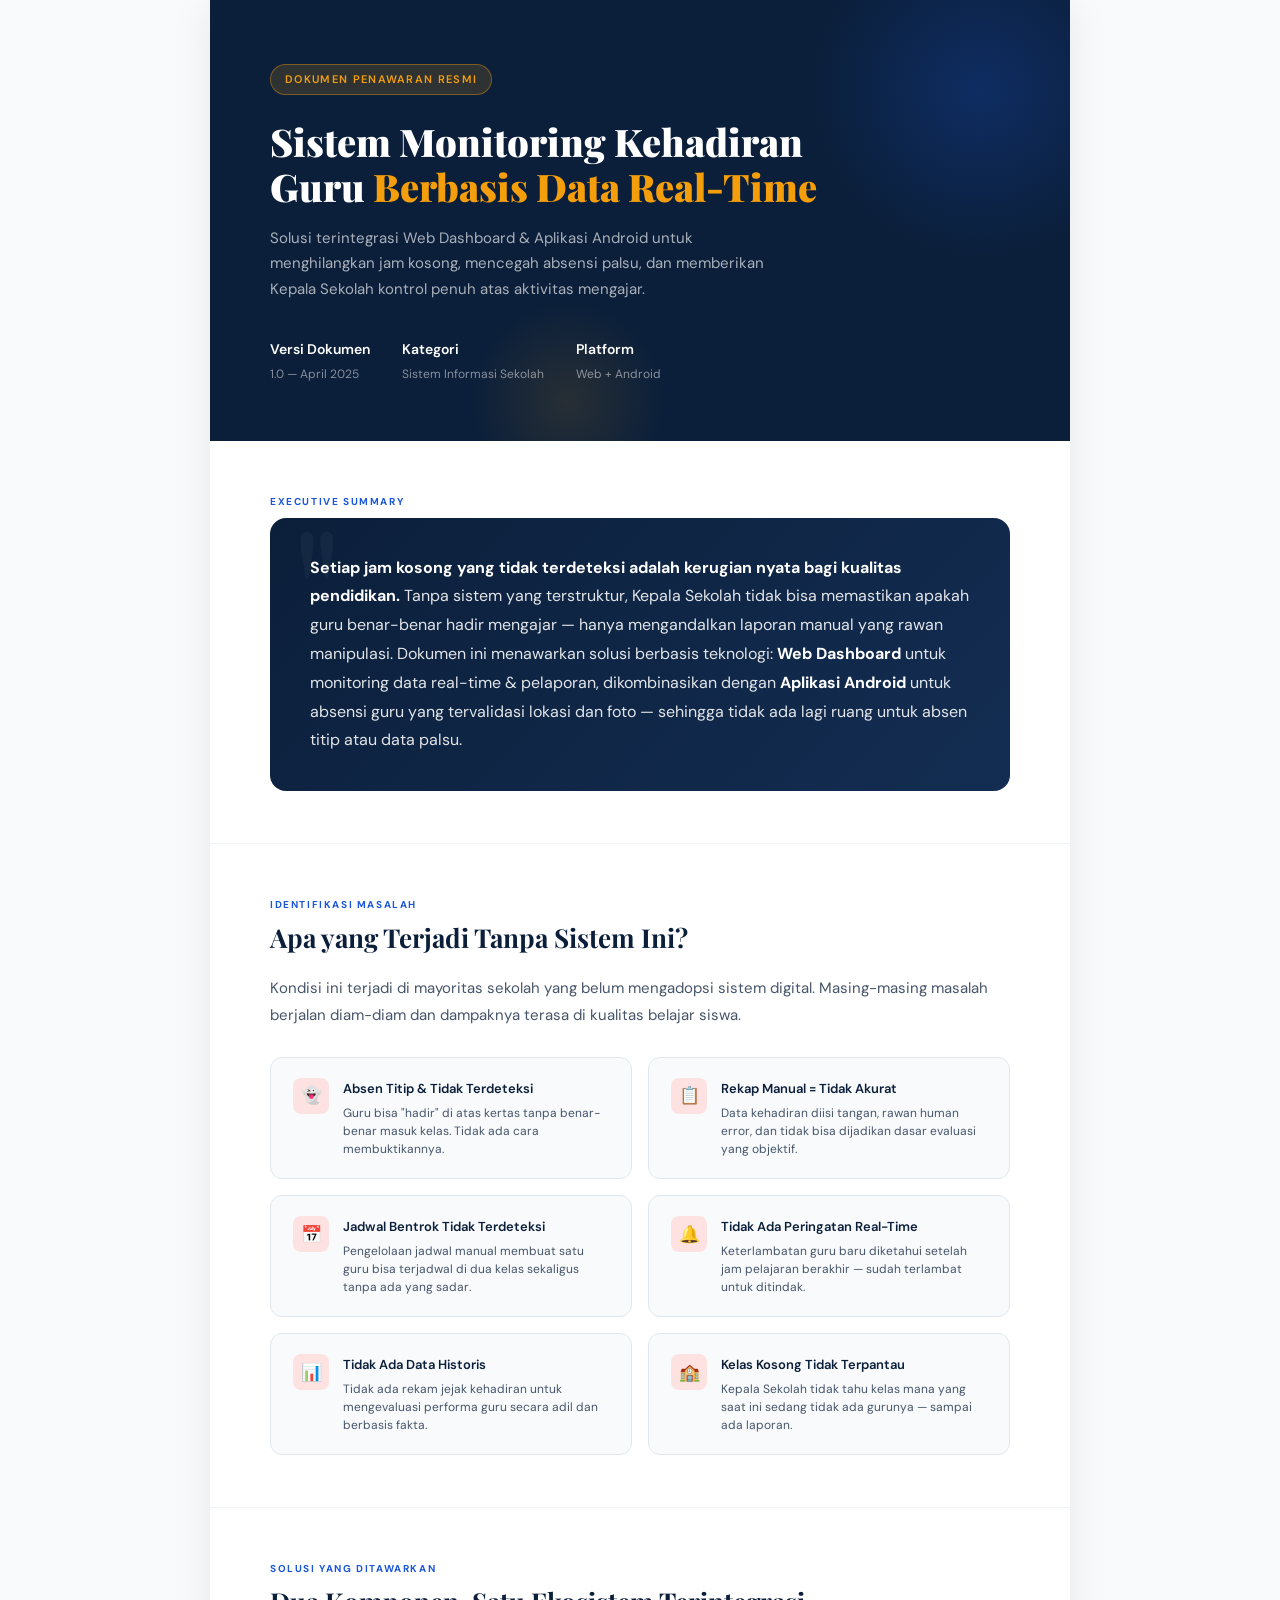
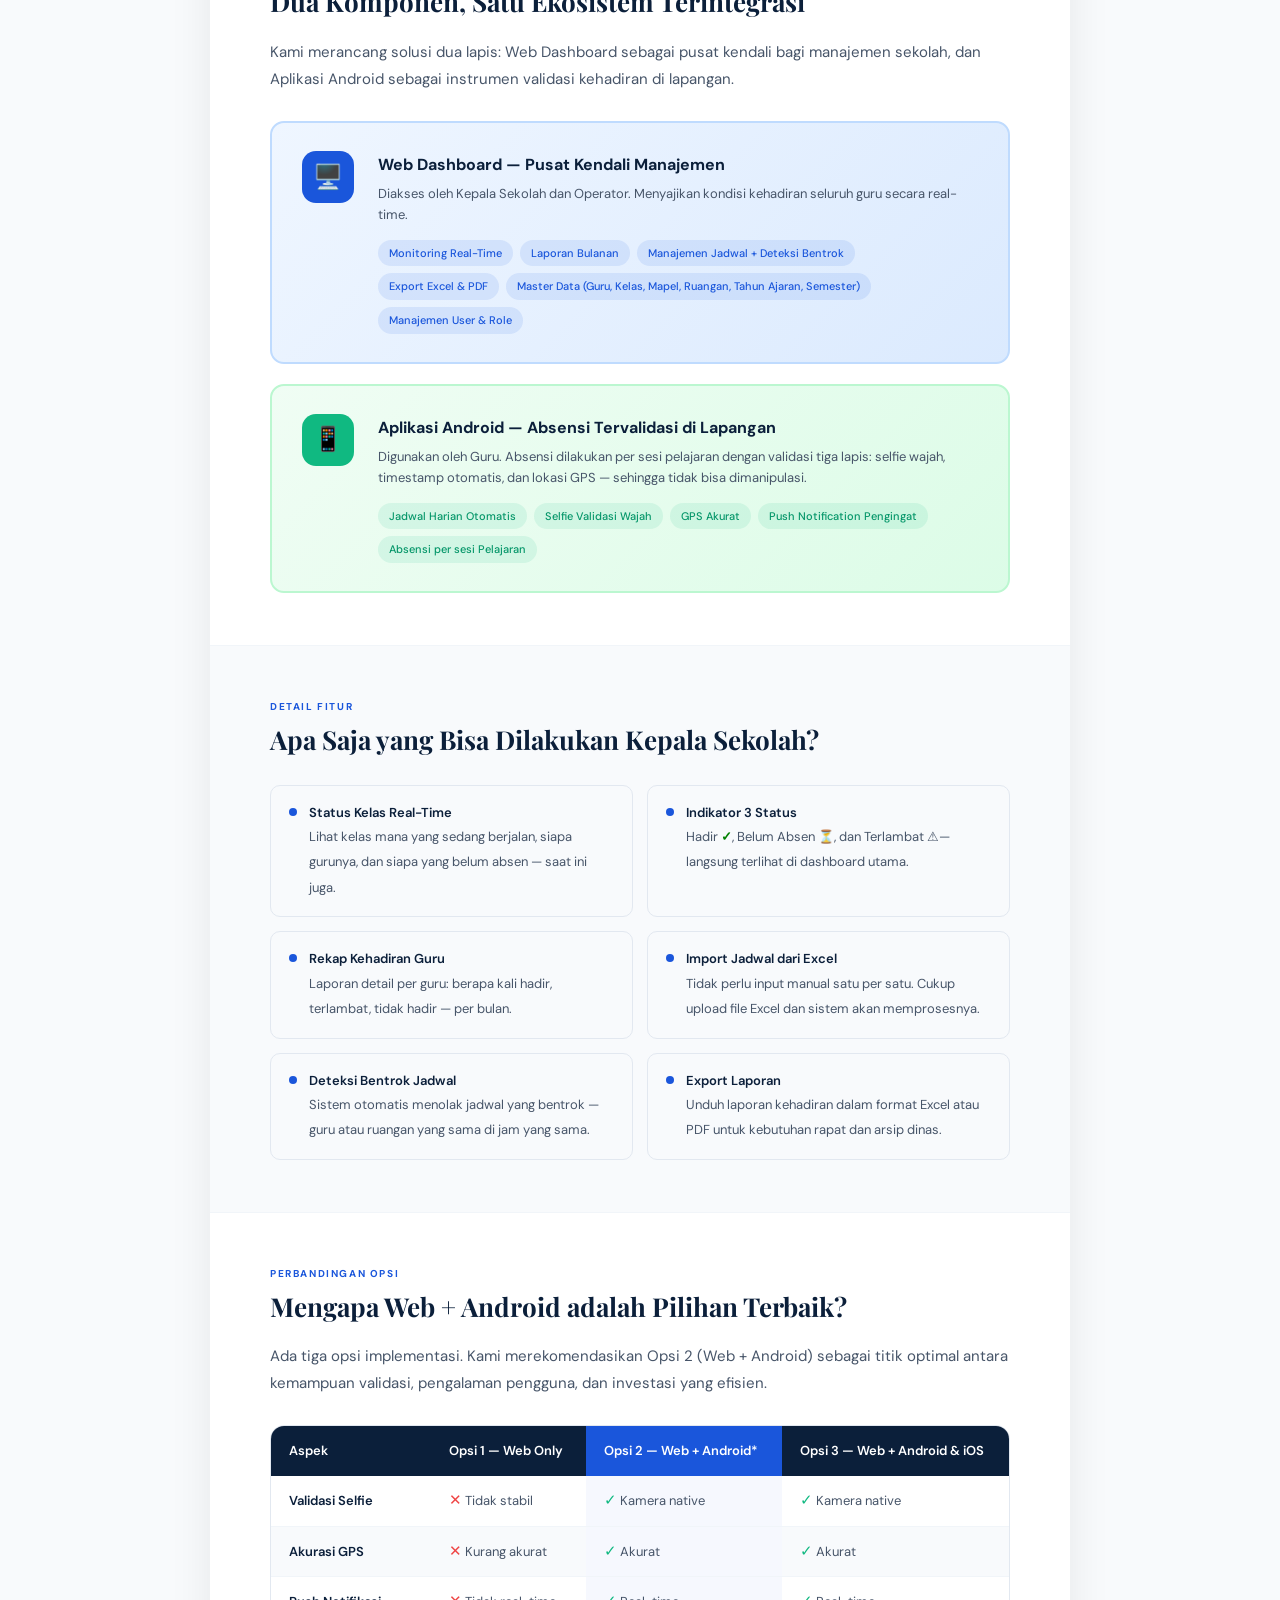
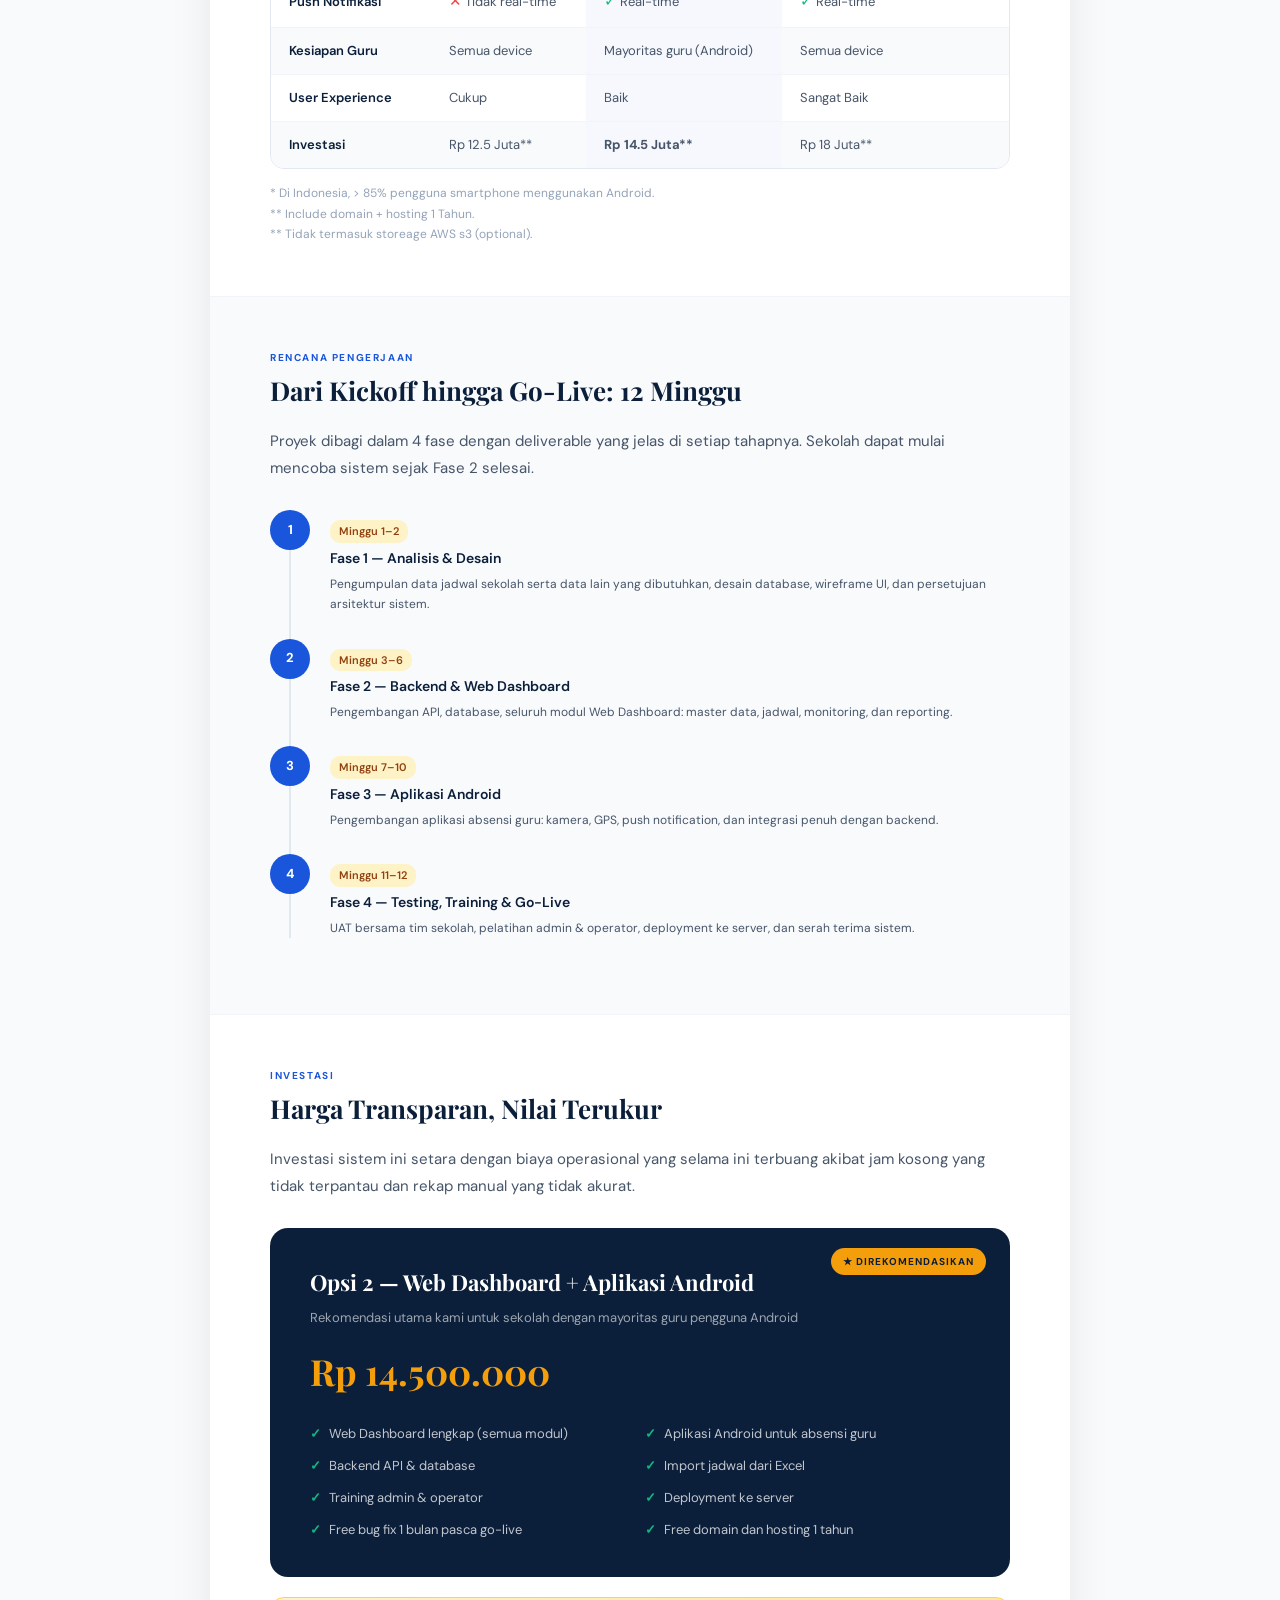
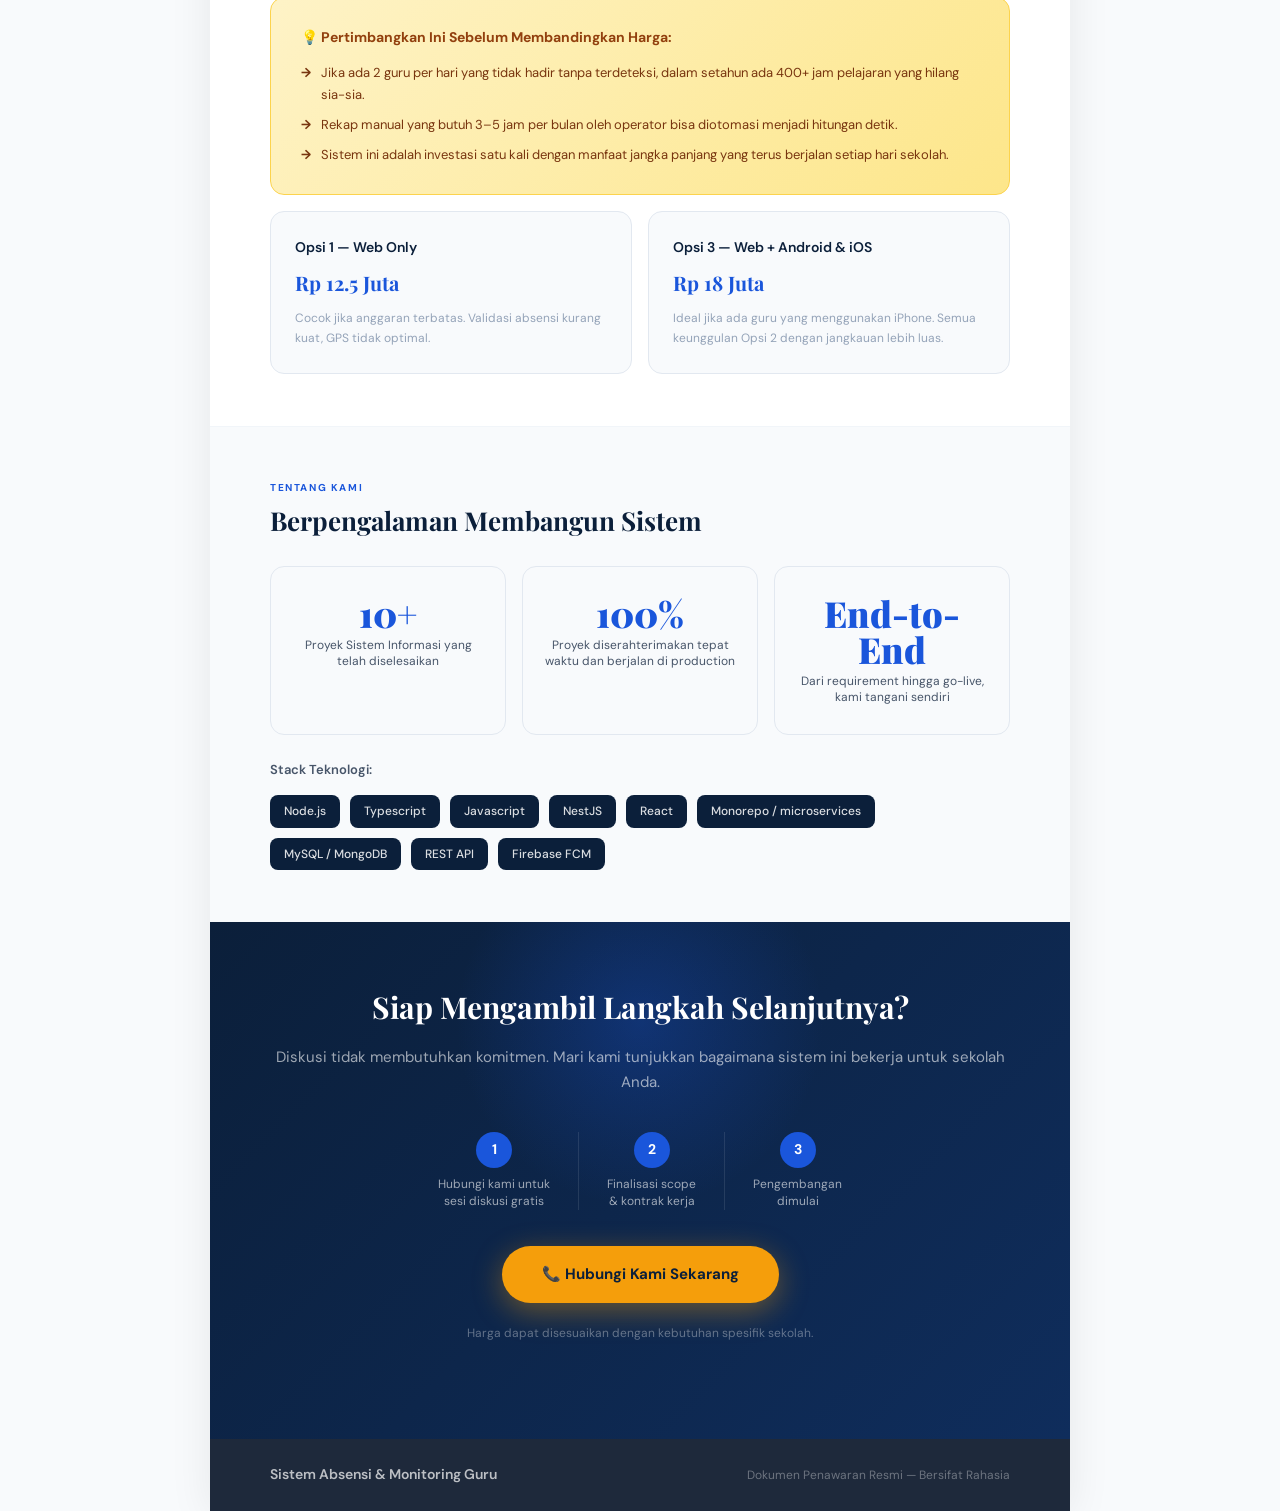
==== proposal-offer.html @ 38be6841 "new page for proposal offer" ====
<!doctype html>
<html lang="id">
  <head>
    <meta charset="UTF-8" />
    <meta name="viewport" content="width=device-width, initial-scale=1.0" />
    <link
      href="https://fonts.googleapis.com/css2?family=Playfair+Display:wght@700;900&family=DM+Sans:wght@300;400;500;600&display=swap"
      rel="stylesheet"
    />
    <style>
      *,
      *::before,
      *::after {
        box-sizing: border-box;
        margin: 0;
        padding: 0;
      }

      :root {
        --navy: #0b1f3a;
        --navy-mid: #132d52;
        --blue: #1a56db;
        --blue-light: #3b82f6;
        --accent: #f59e0b;
        --accent-soft: #fef3c7;
        --green: #10b981;
        --red: #ef4444;
        --white: #ffffff;
        --gray-50: #f8fafc;
        --gray-100: #f1f5f9;
        --gray-200: #e2e8f0;
        --gray-400: #94a3b8;
        --gray-600: #475569;
        --gray-800: #1e293b;
        --font-display: "Playfair Display", serif;
        --font-body: "DM Sans", sans-serif;
      }

      body {
        font-family: var(--font-body);
        background: var(--gray-50);
        color: var(--gray-800);
        font-size: 15px;
        line-height: 1.7;
      }

      .page {
        max-width: 860px;
        margin: 0 auto;
        background: white;
        box-shadow: 0 4px 40px rgba(0, 0, 0, 0.08);
      }

      /* ─── HERO ─── */
      .hero {
        background: var(--navy);
        padding: 64px 60px 56px;
        position: relative;
        overflow: hidden;
      }
      .hero::before {
        content: "";
        position: absolute;
        top: -80px;
        right: -80px;
        width: 340px;
        height: 340px;
        border-radius: 50%;
        background: radial-gradient(
          circle,
          rgba(26, 86, 219, 0.25) 0%,
          transparent 70%
        );
      }
      .hero::after {
        content: "";
        position: absolute;
        bottom: -60px;
        left: 30%;
        width: 200px;
        height: 200px;
        border-radius: 50%;
        background: radial-gradient(
          circle,
          rgba(245, 158, 11, 0.12) 0%,
          transparent 70%
        );
      }
      .hero-label {
        display: inline-block;
        background: rgba(245, 158, 11, 0.15);
        border: 1px solid rgba(245, 158, 11, 0.4);
        color: var(--accent);
        font-size: 11px;
        font-weight: 600;
        letter-spacing: 0.12em;
        text-transform: uppercase;
        padding: 5px 14px;
        border-radius: 20px;
        margin-bottom: 24px;
      }
      .hero h1 {
        font-family: var(--font-display);
        font-size: 38px;
        font-weight: 900;
        color: white;
        line-height: 1.2;
        margin-bottom: 16px;
        max-width: 560px;
        position: relative;
        z-index: 1;
      }
      .hero h1 span {
        color: var(--accent);
      }
      .hero-sub {
        color: rgba(255, 255, 255, 0.65);
        font-size: 15px;
        max-width: 520px;
        margin-bottom: 36px;
        position: relative;
        z-index: 1;
      }
      .hero-meta {
        display: flex;
        gap: 32px;
        position: relative;
        z-index: 1;
      }
      .hero-meta-item {
        color: rgba(255, 255, 255, 0.5);
        font-size: 12px;
      }
      .hero-meta-item strong {
        display: block;
        color: white;
        font-size: 14px;
        font-weight: 600;
        margin-bottom: 2px;
      }

      /* ─── SECTIONS ─── */
      section {
        padding: 52px 60px;
      }
      section + section {
        border-top: 1px solid var(--gray-100);
      }

      .section-label {
        font-size: 10px;
        font-weight: 700;
        letter-spacing: 0.16em;
        text-transform: uppercase;
        color: var(--blue);
        margin-bottom: 8px;
      }
      .section-title {
        font-family: var(--font-display);
        font-size: 26px;
        font-weight: 700;
        color: var(--navy);
        margin-bottom: 20px;
        line-height: 1.3;
      }
      .section-body {
        color: var(--gray-600);
        line-height: 1.8;
      }

      /* ─── EXEC SUMMARY ─── */
      .exec-box {
        background: linear-gradient(
          135deg,
          var(--navy) 0%,
          var(--navy-mid) 100%
        );
        border-radius: 16px;
        padding: 36px 40px;
        color: white;
        margin-bottom: 0;
        position: relative;
        overflow: hidden;
      }
      .exec-box::before {
        content: '"';
        font-family: var(--font-display);
        font-size: 180px;
        color: rgba(255, 255, 255, 0.04);
        position: absolute;
        top: -20px;
        left: 20px;
        line-height: 1;
      }
      .exec-box p {
        font-size: 16px;
        line-height: 1.8;
        position: relative;
        z-index: 1;
        color: rgba(255, 255, 255, 0.88);
      }
      .exec-box p strong {
        color: white;
      }

      /* ─── PAIN POINTS ─── */
      .pain-grid {
        display: grid;
        grid-template-columns: 1fr 1fr;
        gap: 16px;
        margin-top: 28px;
      }
      .pain-card {
        border: 1px solid var(--gray-200);
        border-radius: 12px;
        padding: 20px 22px;
        background: var(--gray-50);
        display: flex;
        gap: 14px;
        align-items: flex-start;
        transition: box-shadow 0.2s;
      }
      .pain-card:hover {
        box-shadow: 0 4px 20px rgba(0, 0, 0, 0.07);
      }
      .pain-icon {
        width: 36px;
        height: 36px;
        background: #fee2e2;
        border-radius: 8px;
        display: flex;
        align-items: center;
        justify-content: center;
        font-size: 17px;
        flex-shrink: 0;
      }
      .pain-card h4 {
        font-size: 13px;
        font-weight: 600;
        color: var(--navy);
        margin-bottom: 4px;
      }
      .pain-card p {
        font-size: 12px;
        color: var(--gray-600);
        line-height: 1.5;
      }

      /* ─── SOLUSI ─── */
      .solution-stack {
        display: flex;
        flex-direction: column;
        gap: 20px;
        margin-top: 28px;
      }
      .solution-card {
        border-radius: 14px;
        padding: 28px 30px;
        display: flex;
        gap: 24px;
        align-items: flex-start;
        border: 2px solid transparent;
      }
      .solution-card.web {
        background: linear-gradient(135deg, #eff6ff 0%, #dbeafe 100%);
        border-color: #bfdbfe;
      }
      .solution-card.android {
        background: linear-gradient(135deg, #f0fdf4 0%, #dcfce7 100%);
        border-color: #bbf7d0;
      }
      .solution-badge {
        width: 52px;
        height: 52px;
        border-radius: 14px;
        display: flex;
        align-items: center;
        justify-content: center;
        font-size: 24px;
        flex-shrink: 0;
      }
      .solution-card.web .solution-badge {
        background: var(--blue);
      }
      .solution-card.android .solution-badge {
        background: var(--green);
      }
      .solution-content h3 {
        font-size: 16px;
        font-weight: 700;
        color: var(--navy);
        margin-bottom: 6px;
      }
      .solution-content p {
        font-size: 13px;
        color: var(--gray-600);
        margin-bottom: 14px;
        line-height: 1.6;
      }
      .feature-pills {
        display: flex;
        flex-wrap: wrap;
        gap: 7px;
      }
      .pill {
        font-size: 11px;
        font-weight: 500;
        padding: 4px 11px;
        border-radius: 20px;
        white-space: nowrap;
      }
      .pill-blue {
        background: rgba(26, 86, 219, 0.1);
        color: var(--blue);
      }
      .pill-green {
        background: rgba(16, 185, 129, 0.1);
        color: #059669;
      }

      /* ─── FITUR DETAIL ─── */
      .feature-grid {
        display: grid;
        grid-template-columns: 1fr 1fr;
        gap: 14px;
        margin-top: 28px;
      }
      .feature-item {
        display: flex;
        gap: 12px;
        align-items: flex-start;
        padding: 16px 18px;
        background: var(--gray-50);
        border-radius: 10px;
        border: 1px solid var(--gray-200);
      }
      .feature-dot {
        width: 8px;
        height: 8px;
        border-radius: 50%;
        background: var(--blue);
        flex-shrink: 0;
        margin-top: 6px;
      }
      .feature-item span {
        font-size: 13px;
        color: var(--gray-600);
        line-height: 1.5;
      }
      .feature-item strong {
        display: block;
        font-size: 13px;
        font-weight: 600;
        color: var(--navy);
      }

      /* ─── TIMELINE ─── */
      .timeline {
        margin-top: 28px;
        position: relative;
      }
      .timeline::before {
        content: "";
        position: absolute;
        left: 19px;
        top: 0;
        bottom: 0;
        width: 2px;
        background: var(--gray-200);
      }
      .timeline-item {
        display: flex;
        gap: 20px;
        margin-bottom: 24px;
        position: relative;
      }
      .timeline-dot {
        width: 40px;
        height: 40px;
        border-radius: 50%;
        background: var(--blue);
        display: flex;
        align-items: center;
        justify-content: center;
        color: white;
        font-size: 13px;
        font-weight: 700;
        flex-shrink: 0;
        position: relative;
        z-index: 1;
      }
      .timeline-dot.done {
        background: var(--green);
      }
      .timeline-content {
        padding-top: 8px;
      }
      .timeline-content h4 {
        font-size: 14px;
        font-weight: 600;
        color: var(--navy);
        margin-bottom: 3px;
      }
      .timeline-content p {
        font-size: 12px;
        color: var(--gray-600);
      }
      .timeline-week {
        display: inline-block;
        background: var(--accent-soft);
        color: #92400e;
        font-size: 11px;
        font-weight: 600;
        padding: 2px 9px;
        border-radius: 10px;
        margin-bottom: 4px;
      }

      /* ─── PRICING ─── */
      .pricing-recommended {
        background: var(--navy);
        border-radius: 18px;
        padding: 36px 40px;
        color: white;
        margin-top: 28px;
        position: relative;
        overflow: hidden;
      }
      .pricing-recommended::before {
        content: "★ DIREKOMENDASIKAN";
        position: absolute;
        top: 20px;
        right: 24px;
        background: var(--accent);
        color: var(--navy);
        font-size: 10px;
        font-weight: 700;
        letter-spacing: 0.1em;
        padding: 5px 12px;
        border-radius: 20px;
      }
      .pricing-recommended h3 {
        font-family: var(--font-display);
        font-size: 22px;
        color: white;
        margin-bottom: 6px;
      }
      .pricing-recommended .price-range {
        font-size: 36px;
        font-weight: 700;
        color: var(--accent);
        margin: 12px 0;
        font-family: var(--font-display);
      }
      .pricing-recommended .price-range small {
        font-size: 15px;
        color: rgba(255, 255, 255, 0.5);
        font-family: var(--font-body);
      }
      .pricing-includes {
        display: grid;
        grid-template-columns: 1fr 1fr;
        gap: 10px;
        margin-top: 20px;
      }
      .pricing-includes-item {
        display: flex;
        gap: 8px;
        align-items: flex-start;
        font-size: 13px;
        color: rgba(255, 255, 255, 0.75);
      }
      .pricing-includes-item::before {
        content: "✓";
        color: var(--green);
        font-weight: 700;
        flex-shrink: 0;
      }

      .pricing-options {
        display: grid;
        grid-template-columns: 1fr 1fr;
        gap: 16px;
        margin-top: 16px;
      }
      .pricing-alt {
        border: 1px solid var(--gray-200);
        border-radius: 14px;
        padding: 24px;
        background: var(--gray-50);
      }
      .pricing-alt h4 {
        font-size: 14px;
        font-weight: 600;
        color: var(--navy);
        margin-bottom: 6px;
      }
      .pricing-alt .price {
        font-size: 20px;
        font-weight: 700;
        color: var(--blue);
        font-family: var(--font-display);
        margin-bottom: 8px;
      }
      .pricing-alt p {
        font-size: 12px;
        color: var(--gray-400);
      }

      /* ─── ROI BOX ─── */
      .roi-box {
        background: linear-gradient(
          135deg,
          var(--accent-soft) 0%,
          #fde68a 100%
        );
        border: 1px solid #fcd34d;
        border-radius: 14px;
        padding: 28px 30px;
        margin-top: 20px;
      }
      .roi-box h4 {
        font-size: 14px;
        font-weight: 700;
        color: #92400e;
        margin-bottom: 12px;
      }
      .roi-items {
        display: flex;
        flex-direction: column;
        gap: 8px;
      }
      .roi-item {
        display: flex;
        gap: 10px;
        font-size: 13px;
        color: #78350f;
        align-items: flex-start;
      }
      .roi-item::before {
        content: "→";
        font-weight: 700;
        flex-shrink: 0;
      }

      /* ─── CREDIBILITY ─── */
      .cred-grid {
        display: grid;
        grid-template-columns: repeat(3, 1fr);
        gap: 16px;
        margin-top: 28px;
      }
      .cred-card {
        text-align: center;
        padding: 28px 20px;
        border: 1px solid var(--gray-200);
        border-radius: 14px;
        background: var(--gray-50);
      }
      .cred-number {
        font-family: var(--font-display);
        font-size: 36px;
        font-weight: 900;
        color: var(--blue);
        line-height: 1;
        margin-bottom: 6px;
      }
      .cred-label {
        font-size: 12px;
        color: var(--gray-600);
        line-height: 1.4;
      }

      .tech-badges {
        display: flex;
        flex-wrap: wrap;
        gap: 10px;
        margin-top: 20px;
      }
      .tech-badge {
        background: var(--navy);
        color: rgba(255, 255, 255, 0.85);
        font-size: 12px;
        font-weight: 500;
        padding: 6px 14px;
        border-radius: 8px;
      }

      /* ─── CTA ─── */
      .cta-section {
        background: linear-gradient(135deg, var(--navy) 0%, #0f2d5c 100%);
        padding: 60px;
        text-align: center;
        position: relative;
        overflow: hidden;
      }
      .cta-section::before {
        content: "";
        position: absolute;
        top: -100px;
        left: 50%;
        transform: translateX(-50%);
        width: 400px;
        height: 400px;
        border-radius: 50%;
        background: radial-gradient(
          circle,
          rgba(26, 86, 219, 0.3) 0%,
          transparent 65%
        );
      }
      .cta-section h2 {
        font-family: var(--font-display);
        font-size: 30px;
        color: white;
        margin-bottom: 12px;
        position: relative;
        z-index: 1;
      }
      .cta-section p {
        color: rgba(255, 255, 255, 0.6);
        font-size: 15px;
        margin-bottom: 36px;
        position: relative;
        z-index: 1;
      }
      .cta-steps {
        display: flex;
        justify-content: center;
        gap: 0;
        margin-bottom: 36px;
        position: relative;
        z-index: 1;
      }
      .cta-step {
        display: flex;
        flex-direction: column;
        align-items: center;
        gap: 8px;
        padding: 0 28px;
      }
      .cta-step + .cta-step {
        border-left: 1px solid rgba(255, 255, 255, 0.1);
      }
      .cta-step-num {
        width: 36px;
        height: 36px;
        border-radius: 50%;
        background: var(--blue);
        display: flex;
        align-items: center;
        justify-content: center;
        color: white;
        font-size: 14px;
        font-weight: 700;
      }
      .cta-step-label {
        font-size: 12px;
        color: rgba(255, 255, 255, 0.6);
        text-align: center;
        line-height: 1.4;
      }
      .cta-button {
        display: inline-block;
        background: var(--accent);
        color: var(--navy);
        font-size: 15px;
        font-weight: 700;
        padding: 16px 40px;
        border-radius: 50px;
        text-decoration: none;
        position: relative;
        z-index: 1;
        cursor: pointer;
        transition:
          transform 0.2s,
          box-shadow 0.2s;
        box-shadow: 0 8px 30px rgba(245, 158, 11, 0.4);
      }
      .cta-button:hover {
        transform: translateY(-2px);
        box-shadow: 0 12px 40px rgba(245, 158, 11, 0.5);
      }

      /* ─── FOOTER ─── */
      .footer {
        background: var(--gray-800);
        padding: 24px 60px;
        display: flex;
        justify-content: space-between;
        align-items: center;
      }
      .footer p {
        font-size: 12px;
        color: rgba(255, 255, 255, 0.35);
      }
      .footer-brand {
        font-size: 14px;
        font-weight: 600;
        color: rgba(255, 255, 255, 0.7);
      }

      /* ─── TABLE PERBANDINGAN ─── */
      .compare-table {
        width: 100%;
        border-collapse: separate;
        border-spacing: 0;
        margin-top: 28px;
        border-radius: 14px;
        overflow: hidden;
        border: 1px solid var(--gray-200);
      }
      .compare-table th {
        background: var(--navy);
        color: white;
        padding: 14px 18px;
        font-size: 13px;
        font-weight: 600;
        text-align: left;
      }
      .compare-table th:first-child {
        width: 160px;
      }
      .compare-table td {
        padding: 12px 18px;
        font-size: 13px;
        color: var(--gray-600);
        border-bottom: 1px solid var(--gray-100);
        vertical-align: middle;
      }
      .compare-table tr:last-child td {
        border-bottom: none;
      }
      .compare-table tr:nth-child(even) td {
        background: var(--gray-50);
      }
      .compare-table td:first-child {
        font-weight: 600;
        color: var(--navy);
      }
      .check {
        color: var(--green);
        font-size: 15px;
      }
      .cross {
        color: var(--red);
        font-size: 15px;
      }
      .highlight-col {
        background: rgba(26, 86, 219, 0.04) !important;
      }
      .compare-table th.highlight-col {
        background: var(--blue) !important;
      }

      @media print {
        body {
          background: white;
        }
        .page {
          box-shadow: none;
        }
      }
    </style>
  </head>
  <body>
    <div class="page">
      <!-- HERO -->
      <div class="hero">
        <div class="hero-label">Dokumen Penawaran Resmi</div>
        <h1>
          Sistem Monitoring Kehadiran Guru <span>Berbasis Data Real-Time</span>
        </h1>
        <p class="hero-sub">
          Solusi terintegrasi Web Dashboard & Aplikasi Android untuk
          menghilangkan jam kosong, mencegah absensi palsu, dan memberikan
          Kepala Sekolah kontrol penuh atas aktivitas mengajar.
        </p>
        <div class="hero-meta">
          <div class="hero-meta-item">
            <strong>Versi Dokumen</strong>1.0 — April 2025
          </div>
          <div class="hero-meta-item">
            <strong>Kategori</strong>Sistem Informasi Sekolah
          </div>
          <div class="hero-meta-item">
            <strong>Platform</strong>Web + Android
          </div>
        </div>
      </div>

      <!-- EXECUTIVE SUMMARY -->
      <section>
        <div class="section-label">Executive Summary</div>
        <div class="exec-box">
          <p>
            <strong
              >Setiap jam kosong yang tidak terdeteksi adalah kerugian nyata
              bagi kualitas pendidikan.</strong
            >
            Tanpa sistem yang terstruktur, Kepala Sekolah tidak bisa memastikan
            apakah guru benar-benar hadir mengajar — hanya mengandalkan laporan
            manual yang rawan manipulasi. Dokumen ini menawarkan solusi berbasis
            teknologi:
            <strong>Web Dashboard</strong> untuk monitoring data real-time &
            pelaporan, dikombinasikan dengan
            <strong>Aplikasi Android</strong> untuk absensi guru yang
            tervalidasi lokasi dan foto — sehingga tidak ada lagi ruang untuk
            absen titip atau data palsu.
          </p>
        </div>
      </section>

      <!-- MASALAH -->
      <section>
        <div class="section-label">Identifikasi Masalah</div>
        <div class="section-title">Apa yang Terjadi Tanpa Sistem Ini?</div>
        <p class="section-body">
          Kondisi ini terjadi di mayoritas sekolah yang belum mengadopsi sistem
          digital. Masing-masing masalah berjalan diam-diam dan dampaknya terasa
          di kualitas belajar siswa.
        </p>
        <div class="pain-grid">
          <div class="pain-card">
            <div class="pain-icon">👻</div>
            <div>
              <h4>Absen Titip & Tidak Terdeteksi</h4>
              <p>
                Guru bisa "hadir" di atas kertas tanpa benar-benar masuk kelas.
                Tidak ada cara membuktikannya.
              </p>
            </div>
          </div>
          <div class="pain-card">
            <div class="pain-icon">📋</div>
            <div>
              <h4>Rekap Manual = Tidak Akurat</h4>
              <p>
                Data kehadiran diisi tangan, rawan human error, dan tidak bisa
                dijadikan dasar evaluasi yang objektif.
              </p>
            </div>
          </div>
          <div class="pain-card">
            <div class="pain-icon">📅</div>
            <div>
              <h4>Jadwal Bentrok Tidak Terdeteksi</h4>
              <p>
                Pengelolaan jadwal manual membuat satu guru bisa terjadwal di
                dua kelas sekaligus tanpa ada yang sadar.
              </p>
            </div>
          </div>
          <div class="pain-card">
            <div class="pain-icon">🔔</div>
            <div>
              <h4>Tidak Ada Peringatan Real-Time</h4>
              <p>
                Keterlambatan guru baru diketahui setelah jam pelajaran berakhir
                — sudah terlambat untuk ditindak.
              </p>
            </div>
          </div>
          <div class="pain-card">
            <div class="pain-icon">📊</div>
            <div>
              <h4>Tidak Ada Data Historis</h4>
              <p>
                Tidak ada rekam jejak kehadiran untuk mengevaluasi performa guru
                secara adil dan berbasis fakta.
              </p>
            </div>
          </div>
          <div class="pain-card">
            <div class="pain-icon">🏫</div>
            <div>
              <h4>Kelas Kosong Tidak Terpantau</h4>
              <p>
                Kepala Sekolah tidak tahu kelas mana yang saat ini sedang tidak
                ada gurunya — sampai ada laporan.
              </p>
            </div>
          </div>
        </div>
      </section>

      <!-- SOLUSI -->
      <section>
        <div class="section-label">Solusi yang Ditawarkan</div>
        <div class="section-title">
          Dua Komponen, Satu Ekosistem Terintegrasi
        </div>
        <p class="section-body">
          Kami merancang solusi dua lapis: Web Dashboard sebagai pusat kendali
          bagi manajemen sekolah, dan Aplikasi Android sebagai instrumen
          validasi kehadiran di lapangan.
        </p>
        <div class="solution-stack">
          <div class="solution-card web">
            <div class="solution-badge">🖥️</div>
            <div class="solution-content">
              <h3>Web Dashboard — Pusat Kendali Manajemen</h3>
              <p>
                Diakses oleh Kepala Sekolah dan Operator. Menyajikan kondisi
                kehadiran seluruh guru secara real-time.
              </p>
              <div class="feature-pills">
                <span class="pill pill-blue">Monitoring Real-Time</span>
                <span class="pill pill-blue">Laporan Bulanan</span>
                <span class="pill pill-blue"
                  >Manajemen Jadwal + Deteksi Bentrok</span
                >
                <span class="pill pill-blue">Export Excel & PDF</span>
                <span class="pill pill-blue"
                  >Master Data (Guru, Kelas, Mapel, Ruangan, Tahun Ajaran,
                  Semester)</span
                >
                <span class="pill pill-blue">Manajemen User & Role</span>
              </div>
            </div>
          </div>
          <div class="solution-card android">
            <div class="solution-badge">📱</div>
            <div class="solution-content">
              <h3>Aplikasi Android — Absensi Tervalidasi di Lapangan</h3>
              <p>
                Digunakan oleh Guru. Absensi dilakukan per sesi pelajaran dengan
                validasi tiga lapis: selfie wajah, timestamp otomatis, dan
                lokasi GPS — sehingga tidak bisa dimanipulasi.
              </p>
              <div class="feature-pills">
                <span class="pill pill-green">Jadwal Harian Otomatis</span>
                <span class="pill pill-green">Selfie Validasi Wajah</span>
                <span class="pill pill-green">GPS Akurat</span>
                <span class="pill pill-green">Push Notification Pengingat</span>
                <span class="pill pill-green">Absensi per sesi Pelajaran</span>
              </div>
            </div>
          </div>
        </div>
      </section>

      <!-- FITUR DETAIL DASHBOARD -->
      <section style="background: var(--gray-50)">
        <div class="section-label">Detail Fitur</div>
        <div class="section-title">
          Apa Saja yang Bisa Dilakukan Kepala Sekolah?
        </div>
        <div class="feature-grid">
          <div class="feature-item">
            <div class="feature-dot"></div>
            <div>
              <strong>Status Kelas Real-Time</strong
              ><span
                >Lihat kelas mana yang sedang berjalan, siapa gurunya, dan siapa
                yang belum absen — saat ini juga.</span
              >
            </div>
          </div>
          <div class="feature-item">
            <div class="feature-dot"></div>
            <div>
              <strong>Indikator 3 Status</strong
              ><span
                >Hadir <b style="color: green">✓</b>, Belum Absen
                <b style="color: red">⏳</b>, dan Terlambat ⚠— langsung terlihat
                di dashboard utama.</span
              >
            </div>
          </div>
          <div class="feature-item">
            <div class="feature-dot"></div>
            <div>
              <strong>Rekap Kehadiran Guru</strong
              ><span
                >Laporan detail per guru: berapa kali hadir, terlambat, tidak
                hadir — per bulan.</span
              >
            </div>
          </div>
          <div class="feature-item">
            <div class="feature-dot"></div>
            <div>
              <strong>Import Jadwal dari Excel</strong
              ><span
                >Tidak perlu input manual satu per satu. Cukup upload file Excel
                dan sistem akan memprosesnya.</span
              >
            </div>
          </div>
          <div class="feature-item">
            <div class="feature-dot"></div>
            <div>
              <strong>Deteksi Bentrok Jadwal</strong
              ><span
                >Sistem otomatis menolak jadwal yang bentrok — guru atau ruangan
                yang sama di jam yang sama.</span
              >
            </div>
          </div>
          <div class="feature-item">
            <div class="feature-dot"></div>
            <div>
              <strong>Export Laporan</strong
              ><span
                >Unduh laporan kehadiran dalam format Excel atau PDF untuk
                kebutuhan rapat dan arsip dinas.</span
              >
            </div>
          </div>
        </div>
      </section>

      <!-- PERBANDINGAN -->
      <section>
        <div class="section-label">Perbandingan Opsi</div>
        <div class="section-title">
          Mengapa Web + Android adalah Pilihan Terbaik?
        </div>
        <p class="section-body">
          Ada tiga opsi implementasi. Kami merekomendasikan Opsi 2 (Web +
          Android) sebagai titik optimal antara kemampuan validasi, pengalaman
          pengguna, dan investasi yang efisien.
        </p>
        <table class="compare-table">
          <thead>
            <tr>
              <th>Aspek</th>
              <th>Opsi 1 — Web Only</th>
              <th class="highlight-col">Opsi 2 — Web + Android*</th>
              <th>Opsi 3 — Web + Android & iOS</th>
            </tr>
          </thead>
          <tbody>
            <tr>
              <td>Validasi Selfie</td>
              <td><span class="cross">✕</span> Tidak stabil</td>
              <td class="highlight-col">
                <span class="check">✓</span> Kamera native
              </td>
              <td><span class="check">✓</span> Kamera native</td>
            </tr>
            <tr>
              <td>Akurasi GPS</td>
              <td><span class="cross">✕</span> Kurang akurat</td>
              <td class="highlight-col"><span class="check">✓</span> Akurat</td>
              <td><span class="check">✓</span> Akurat</td>
            </tr>
            <tr>
              <td>Push Notifikasi</td>
              <td><span class="cross">✕</span> Tidak real-time</td>
              <td class="highlight-col">
                <span class="check">✓</span> Real-time
              </td>
              <td><span class="check">✓</span> Real-time</td>
            </tr>
            <tr>
              <td>Kesiapan Guru</td>
              <td>Semua device</td>
              <td class="highlight-col">Mayoritas guru (Android)</td>
              <td>Semua device</td>
            </tr>
            <tr>
              <td>User Experience</td>
              <td>Cukup</td>
              <td class="highlight-col">Baik</td>
              <td>Sangat Baik</td>
            </tr>
            <tr>
              <td>Investasi</td>
              <td>Rp 12.5 Juta**</td>
              <td class="highlight-col"><strong>Rp 14.5 Juta**</strong></td>
              <td>Rp 18 Juta**</td>
            </tr>
          </tbody>
        </table>
        <div
          style="
            margin-top: 14px;
            font-size: 12px;
            color: var(--gray-400);
            text-align: left;
          "
        >
          * Di Indonesia, &gt; 85% pengguna smartphone menggunakan Android.<br />
          ** Include domain + hosting 1 Tahun.<br />
          ** Tidak termasuk storeage AWS s3 (optional).
        </div>
      </section>

      <!-- TIMELINE -->
      <section style="background: var(--gray-50)">
        <div class="section-label">Rencana Pengerjaan</div>
        <div class="section-title">Dari Kickoff hingga Go-Live: 12 Minggu</div>
        <p class="section-body">
          Proyek dibagi dalam 4 fase dengan deliverable yang jelas di setiap
          tahapnya. Sekolah dapat mulai mencoba sistem sejak Fase 2 selesai.
        </p>
        <div class="timeline">
          <div class="timeline-item">
            <div class="timeline-dot">1</div>
            <div class="timeline-content">
              <div class="timeline-week">Minggu 1–2</div>
              <h4>Fase 1 — Analisis & Desain</h4>
              <p>
                Pengumpulan data jadwal sekolah serta data lain yang dibutuhkan,
                desain database, wireframe UI, dan persetujuan arsitektur
                sistem.
              </p>
            </div>
          </div>
          <div class="timeline-item">
            <div class="timeline-dot">2</div>
            <div class="timeline-content">
              <div class="timeline-week">Minggu 3–6</div>
              <h4>Fase 2 — Backend & Web Dashboard</h4>
              <p>
                Pengembangan API, database, seluruh modul Web Dashboard: master
                data, jadwal, monitoring, dan reporting.
              </p>
            </div>
          </div>
          <div class="timeline-item">
            <div class="timeline-dot">3</div>
            <div class="timeline-content">
              <div class="timeline-week">Minggu 7–10</div>
              <h4>Fase 3 — Aplikasi Android</h4>
              <p>
                Pengembangan aplikasi absensi guru: kamera, GPS, push
                notification, dan integrasi penuh dengan backend.
              </p>
            </div>
          </div>
          <div class="timeline-item">
            <div class="timeline-dot">4</div>
            <div class="timeline-content">
              <div class="timeline-week">Minggu 11–12</div>
              <h4>Fase 4 — Testing, Training & Go-Live</h4>
              <p>
                UAT bersama tim sekolah, pelatihan admin & operator, deployment
                ke server, dan serah terima sistem.
              </p>
            </div>
          </div>
        </div>
      </section>

      <!-- PRICING -->
      <section>
        <div class="section-label">Investasi</div>
        <div class="section-title">Harga Transparan, Nilai Terukur</div>
        <p class="section-body">
          Investasi sistem ini setara dengan biaya operasional yang selama ini
          terbuang akibat jam kosong yang tidak terpantau dan rekap manual yang
          tidak akurat.
        </p>

        <div class="pricing-recommended">
          <h3>Opsi 2 — Web Dashboard + Aplikasi Android</h3>
          <p
            style="
              color: rgba(255, 255, 255, 0.6);
              font-size: 13px;
              margin-top: 4px;
            "
          >
            Rekomendasi utama kami untuk sekolah dengan mayoritas guru pengguna
            Android
          </p>
          <div class="price-range">Rp 14.500.000</div>
          <div class="pricing-includes">
            <div class="pricing-includes-item">
              Web Dashboard lengkap (semua modul)
            </div>
            <div class="pricing-includes-item">
              Aplikasi Android untuk absensi guru
            </div>
            <div class="pricing-includes-item">Backend API & database</div>
            <div class="pricing-includes-item">Import jadwal dari Excel</div>
            <div class="pricing-includes-item">Training admin & operator</div>
            <div class="pricing-includes-item">Deployment ke server</div>
            <div class="pricing-includes-item">
              Free bug fix 1 bulan pasca go-live
            </div>
            <div class="pricing-includes-item">
              Free domain dan hosting 1 tahun
            </div>
          </div>
        </div>

        <div class="roi-box">
          <h4>💡 Pertimbangkan Ini Sebelum Membandingkan Harga:</h4>
          <div class="roi-items">
            <div class="roi-item">
              Jika ada 2 guru per hari yang tidak hadir tanpa terdeteksi, dalam
              setahun ada 400+ jam pelajaran yang hilang sia-sia.
            </div>
            <div class="roi-item">
              Rekap manual yang butuh 3–5 jam per bulan oleh operator bisa
              diotomasi menjadi hitungan detik.
            </div>
            <div class="roi-item">
              Sistem ini adalah investasi satu kali dengan manfaat jangka
              panjang yang terus berjalan setiap hari sekolah.
            </div>
          </div>
        </div>

        <div class="pricing-options">
          <div class="pricing-alt">
            <h4>Opsi 1 — Web Only</h4>
            <div class="price">Rp 12.5 Juta</div>
            <p>
              Cocok jika anggaran terbatas. Validasi absensi kurang kuat, GPS
              tidak optimal.
            </p>
          </div>
          <div class="pricing-alt">
            <h4>Opsi 3 — Web + Android & iOS</h4>
            <div class="price">Rp 18 Juta</div>
            <p>
              Ideal jika ada guru yang menggunakan iPhone. Semua keunggulan Opsi
              2 dengan jangkauan lebih luas.
            </p>
          </div>
        </div>
      </section>

      <!-- KREDIBILITAS -->
      <section style="background: var(--gray-50)">
        <div class="section-label">Tentang Kami</div>
        <div class="section-title">Berpengalaman Membangun Sistem</div>
        <!-- <p class="section-body">
          Kami adalah tim developer yang fokus pada pengembangan sistem
          informasi untuk institusi pendidikan dan organisasi. Setiap proyek
          kami tangani dari tahap analisis kebutuhan, desain arsitektur,
          pengembangan, hingga deployment dan pelatihan pengguna.
        </p> -->
        <div class="cred-grid">
          <div class="cred-card">
            <div class="cred-number">10+</div>
            <div class="cred-label">
              Proyek Sistem Informasi yang telah diselesaikan
            </div>
          </div>
          <div class="cred-card">
            <div class="cred-number">100%</div>
            <div class="cred-label">
              Proyek diserahterimakan tepat waktu dan berjalan di production
            </div>
          </div>
          <div class="cred-card">
            <div class="cred-number">End-to-End</div>
            <div class="cred-label">
              Dari requirement hingga go-live, kami tangani sendiri
            </div>
          </div>
        </div>
        <div class="tech-badges" style="margin-top: 24px">
          <span
            style="
              font-size: 13px;
              color: var(--gray-600);
              font-weight: 600;
              width: 100%;
              margin-bottom: 4px;
            "
            >Stack Teknologi:</span
          >
          <span class="tech-badge">Node.js</span>
          <span class="tech-badge">Typescript</span>
          <span class="tech-badge">Javascript</span>
          <span class="tech-badge">NestJS</span>
          <span class="tech-badge">React</span>
          <span class="tech-badge">Monorepo / microservices</span>
          <span class="tech-badge">MySQL / MongoDB </span>
          <span class="tech-badge">REST API</span>
          <span class="tech-badge">Firebase FCM</span>
        </div>
      </section>

      <!-- CTA -->
      <div class="cta-section">
        <h2>Siap Mengambil Langkah Selanjutnya?</h2>
        <p>
          Diskusi tidak membutuhkan komitmen. Mari kami tunjukkan bagaimana
          sistem ini bekerja untuk sekolah Anda.
        </p>
        <div class="cta-steps">
          <div class="cta-step">
            <div class="cta-step-num">1</div>
            <div class="cta-step-label">
              Hubungi kami untuk<br />sesi diskusi gratis
            </div>
          </div>
          <!-- <div class="cta-step">
            <div class="cta-step-num">2</div>
            <div class="cta-step-label">
              Kami presentasikan<br />demo sistem
            </div>
          </div> -->
          <div class="cta-step">
            <div class="cta-step-num">2</div>
            <div class="cta-step-label">
              Finalisasi scope<br />& kontrak kerja
            </div>
          </div>
          <div class="cta-step">
            <div class="cta-step-num">3</div>
            <div class="cta-step-label">Pengembangan<br />dimulai</div>
          </div>
        </div>
        <div class="cta-button">📞 Hubungi Kami Sekarang</div>
        <p
          style="
            margin-top: 20px;
            font-size: 12px;
            color: rgba(255, 255, 255, 0.35);
          "
        >
          Harga dapat disesuaikan dengan kebutuhan spesifik sekolah.
        </p>
      </div>

      <!-- FOOTER -->
      <div class="footer">
        <div class="footer-brand">Sistem Absensi & Monitoring Guru</div>
        <p>Dokumen Penawaran Resmi — Bersifat Rahasia</p>
      </div>
    </div>
  </body>
</html>
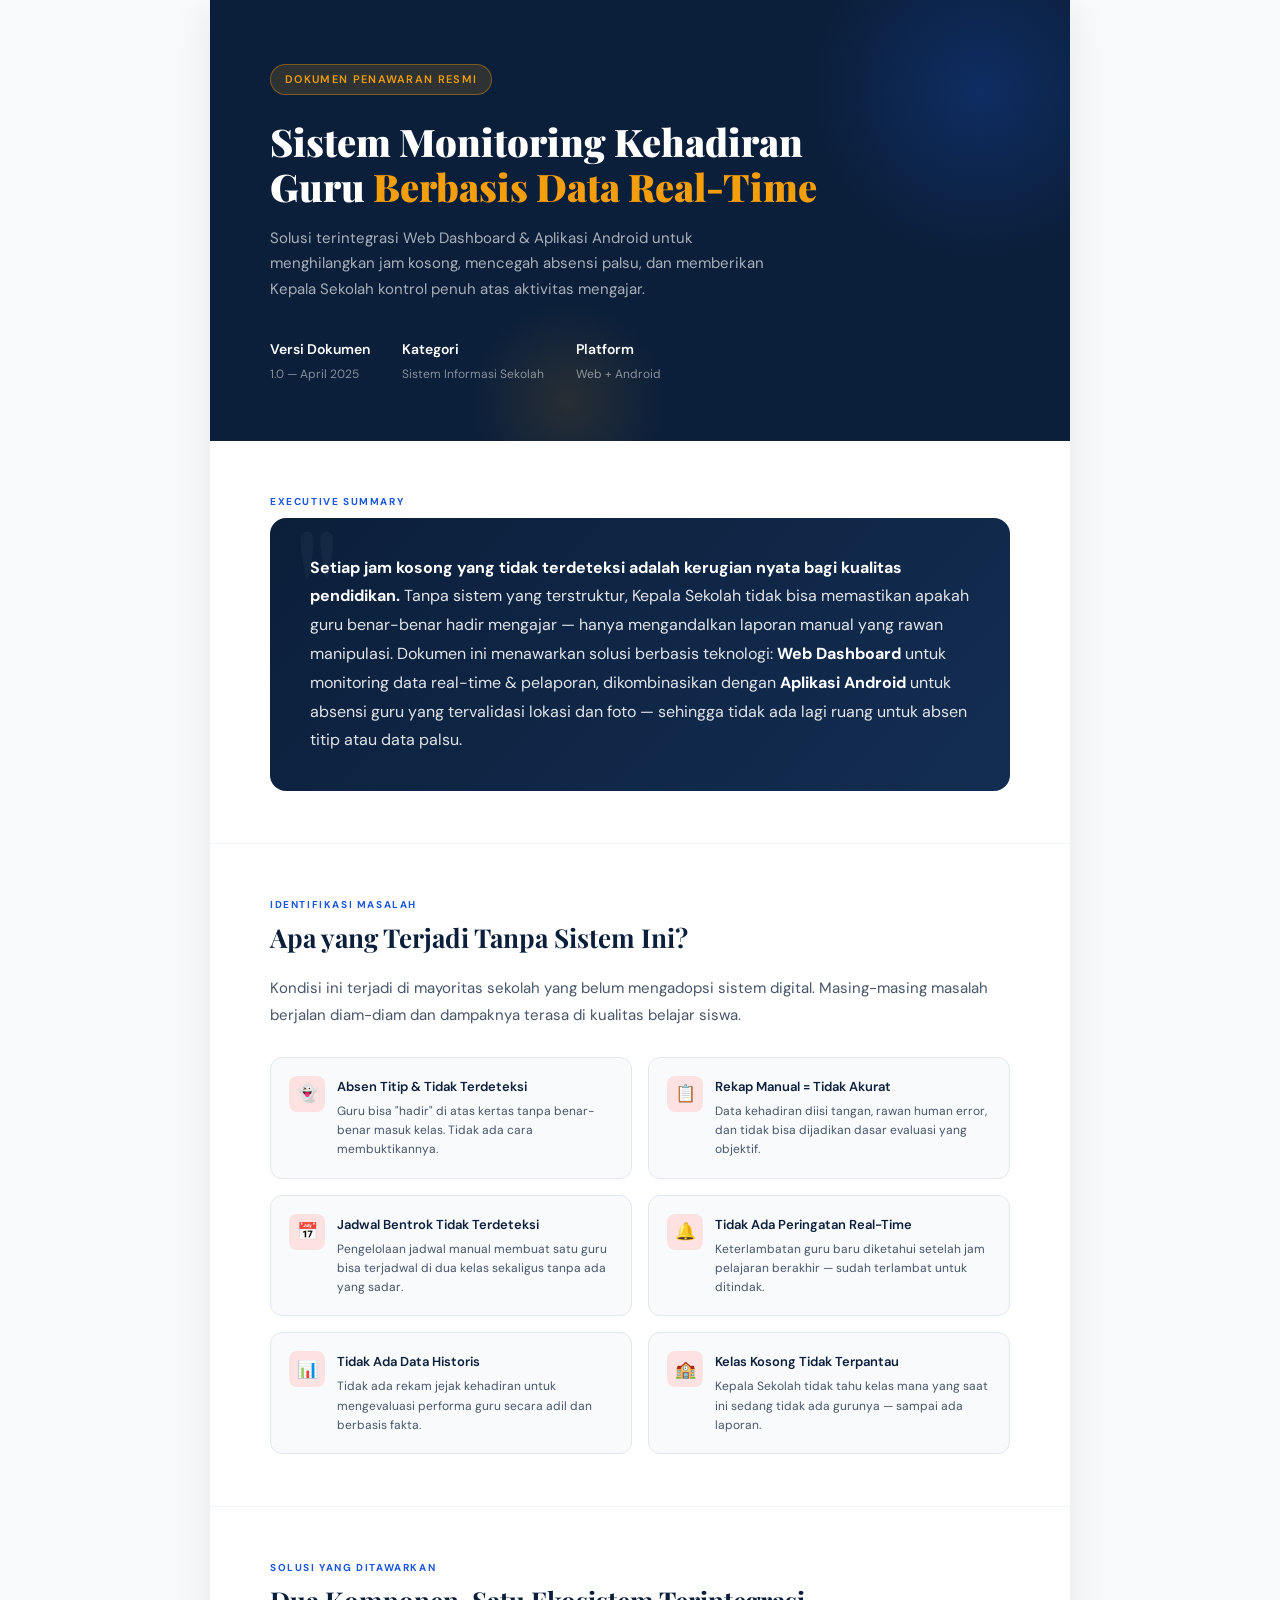
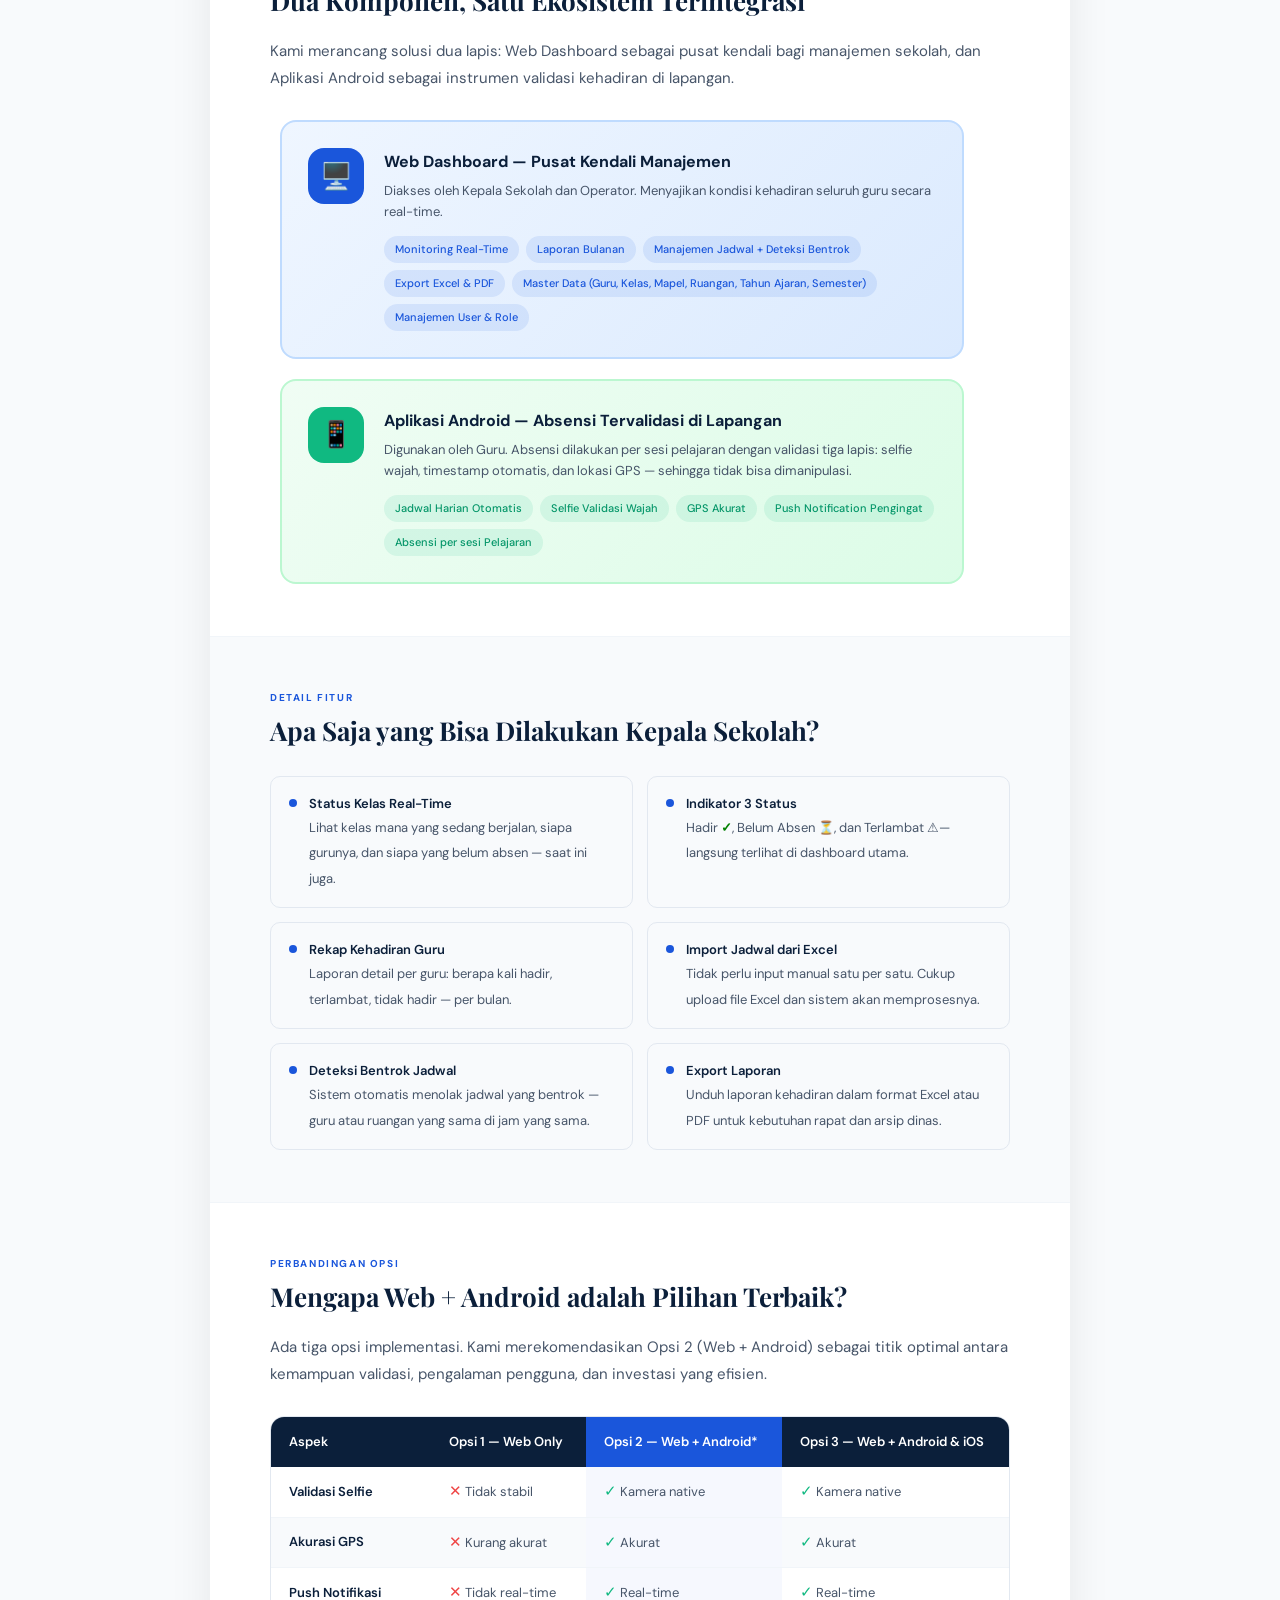
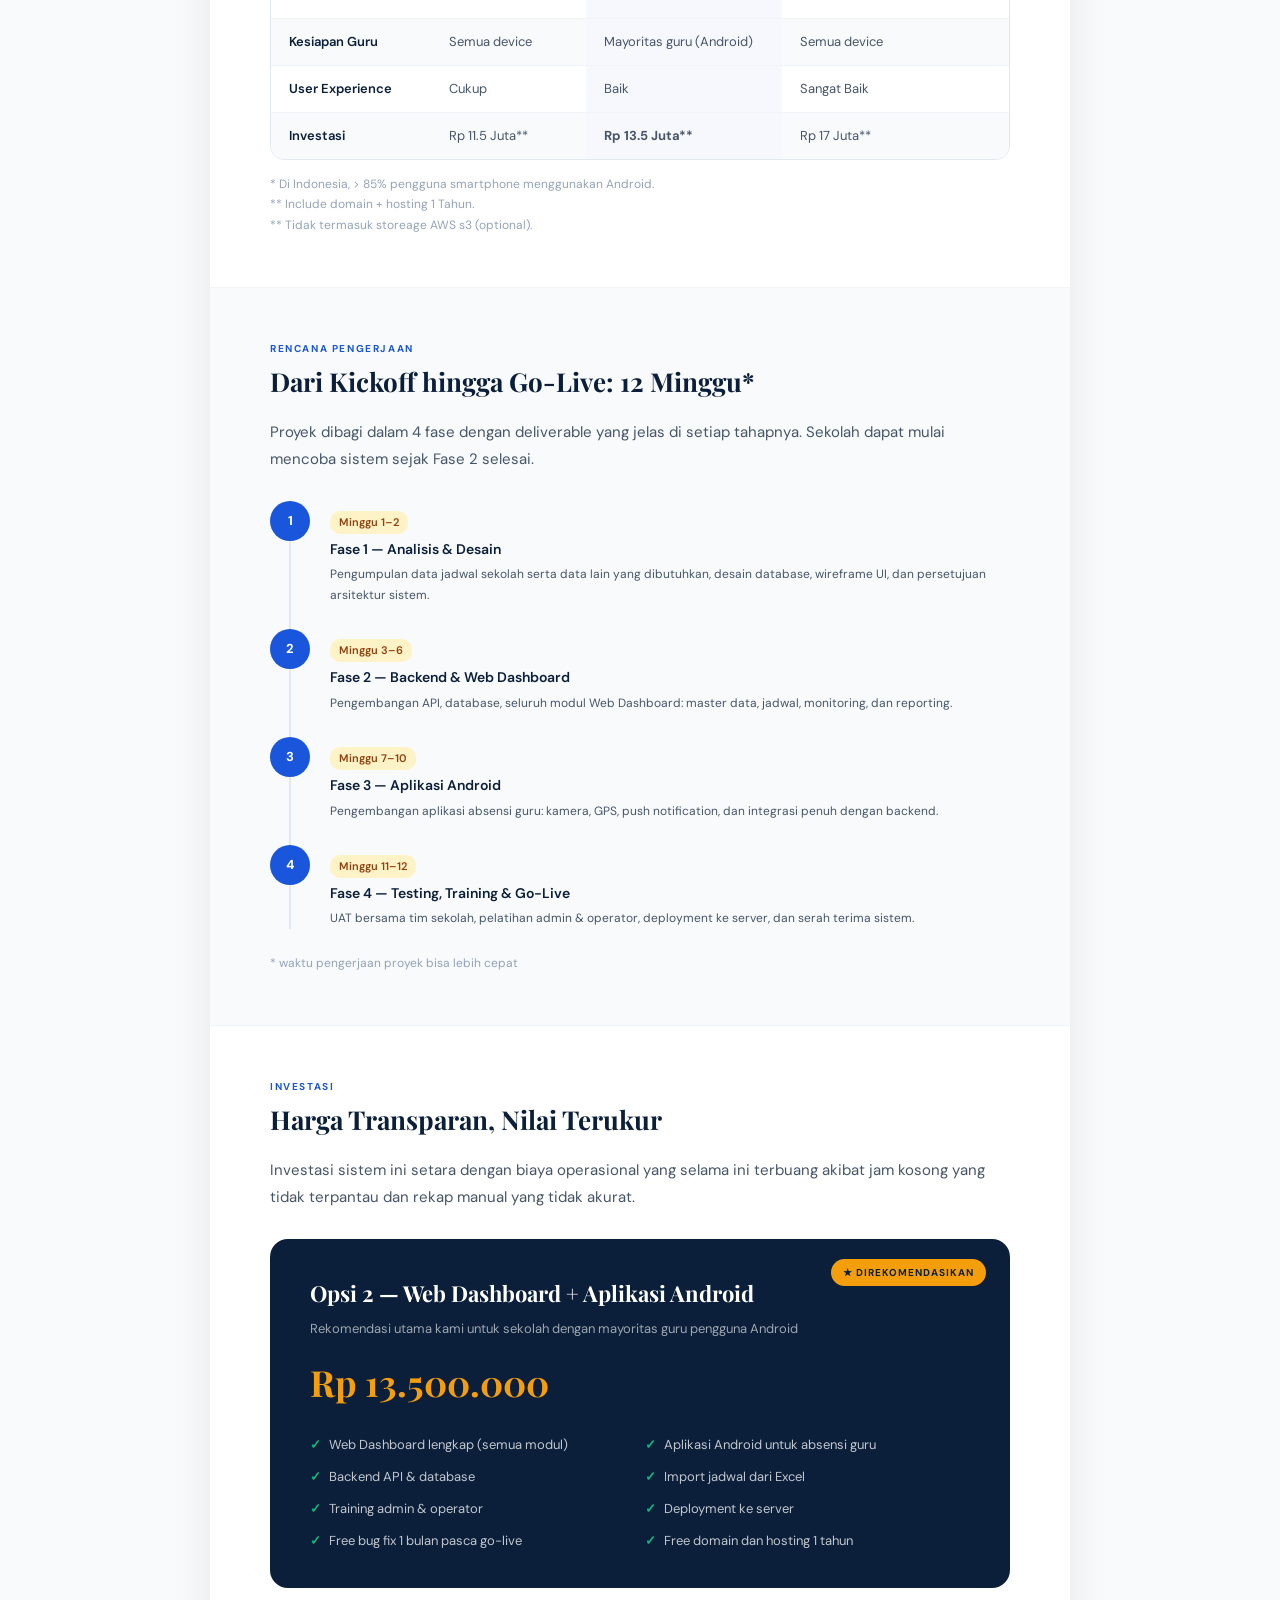
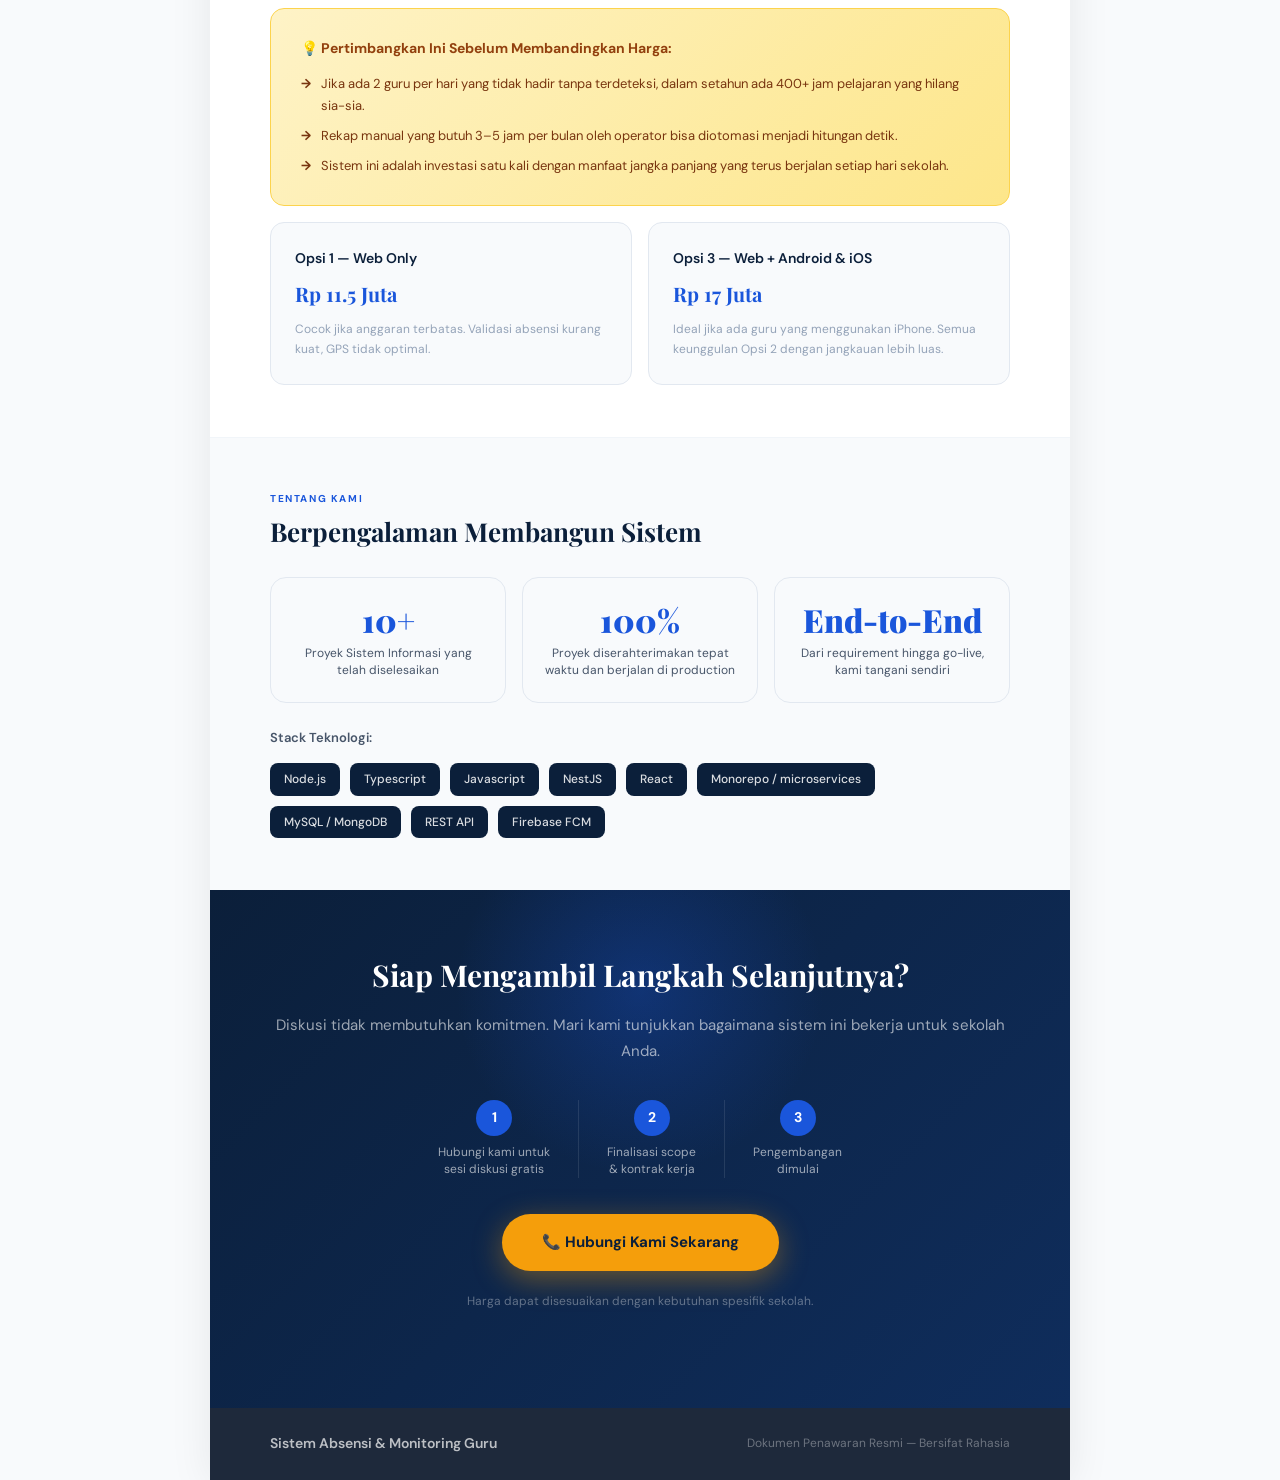
==== commit f7857507: "Refactor pain points and solution sections for improved responsiveness and styling" ====
--- a/proposal-offer.html
+++ b/proposal-offer.html
@@ -206,22 +206,54 @@
       /* ─── PAIN POINTS ─── */
       .pain-grid {
         display: grid;
-        grid-template-columns: 1fr 1fr;
+        grid-template-columns: repeat(auto-fit, minmax(260px, 1fr));
         gap: 16px;
         margin-top: 28px;
       }
       .pain-card {
         border: 1px solid var(--gray-200);
         border-radius: 12px;
-        padding: 20px 22px;
+        padding: 18px 18px;
         background: var(--gray-50);
         display: flex;
-        gap: 14px;
+        gap: 12px;
         align-items: flex-start;
-        transition: box-shadow 0.2s;
+        transition: all 0.2s ease;
+        height: 100%;
       }
       .pain-card:hover {
         box-shadow: 0 4px 20px rgba(0, 0, 0, 0.07);
+      }
+      @media (max-width: 768px) {
+        .pain-grid {
+          grid-template-columns: 1fr;
+          gap: 14px;
+        }
+
+        .pain-card {
+          padding: 16px;
+          gap: 10px;
+        }
+
+        .pain-icon {
+          width: 32px;
+          height: 32px;
+          font-size: 15px;
+        }
+
+        .pain-card h4 {
+          font-size: 13px;
+        }
+
+        .pain-card p {
+          font-size: 12px;
+        }
+      }
+
+      @media (min-width: 769px) and (max-width: 1024px) {
+        .pain-grid {
+          grid-template-columns: repeat(2, 1fr);
+        }
       }
       .pain-icon {
         width: 36px;
@@ -243,23 +275,29 @@
       .pain-card p {
         font-size: 12px;
         color: var(--gray-600);
-        line-height: 1.5;
+        line-height: 1.6;
       }
 
       /* ─── SOLUSI ─── */
       .solution-stack {
-        display: flex;
-        flex-direction: column;
+        display: grid;
+        grid-template-columns: 1fr;
         gap: 20px;
         margin-top: 28px;
+        max-width: 720px;
+        margin-left: auto;
+        margin-right: auto;
       }
       .solution-card {
-        border-radius: 14px;
-        padding: 28px 30px;
-        display: flex;
-        gap: 24px;
+        border-radius: 16px;
+        padding: 26px 26px;
+        display: flex;
+        gap: 20px;
         align-items: flex-start;
         border: 2px solid transparent;
+        height: 100%;
+        transition: all 0.2s ease;
+        width: 95%;
       }
       .solution-card.web {
         background: linear-gradient(135deg, #eff6ff 0%, #dbeafe 100%);
@@ -269,14 +307,18 @@
         background: linear-gradient(135deg, #f0fdf4 0%, #dcfce7 100%);
         border-color: #bbf7d0;
       }
+      .solution-card:hover {
+        transform: translateY(-3px);
+        box-shadow: 0 10px 30px rgba(0, 0, 0, 0.08);
+      }
       .solution-badge {
-        width: 52px;
-        height: 52px;
-        border-radius: 14px;
+        width: 56px;
+        height: 56px;
+        border-radius: 16px;
         display: flex;
         align-items: center;
         justify-content: center;
-        font-size: 24px;
+        font-size: 26px;
         flex-shrink: 0;
       }
       .solution-card.web .solution-badge {
@@ -316,6 +358,48 @@
       .pill-green {
         background: rgba(16, 185, 129, 0.1);
         color: #059669;
+      }
+
+      @media (max-width: 768px) {
+        .solution-stack {
+          grid-template-columns: 1fr;
+        }
+
+        .solution-card {
+          flex-direction: column;
+          padding: 20px;
+          gap: 16px;
+        }
+
+        .solution-badge {
+          width: 44px;
+          height: 44px;
+          font-size: 20px;
+        }
+
+        .solution-content h3 {
+          font-size: 15px;
+        }
+
+        .solution-content p {
+          font-size: 12px;
+        }
+
+        .feature-pills {
+          gap: 6px;
+        }
+
+        .pill {
+          font-size: 10px;
+          padding: 4px 10px;
+        }
+      }
+
+      @media (min-width: 769px) and (max-width: 1024px) {
+        .solution-stack {
+          grid-template-columns: 1fr;
+          max-width: 640px;
+        }
       }
 
       /* ─── FITUR DETAIL ─── */
@@ -546,29 +630,63 @@
       /* ─── CREDIBILITY ─── */
       .cred-grid {
         display: grid;
-        grid-template-columns: repeat(3, 1fr);
+        grid-template-columns: repeat(auto-fit, minmax(220px, 1fr));
         gap: 16px;
         margin-top: 28px;
       }
       .cred-card {
         text-align: center;
-        padding: 28px 20px;
+        padding: 24px 18px;
         border: 1px solid var(--gray-200);
-        border-radius: 14px;
+        border-radius: 16px;
         background: var(--gray-50);
+        height: 100%;
+        display: flex;
+        flex-direction: column;
+        justify-content: center;
+        transition: all 0.2s ease;
+      }
+      .cred-card:hover {
+        transform: translateY(-3px);
+        box-shadow: 0 10px 25px rgba(0, 0, 0, 0.06);
       }
       .cred-number {
         font-family: var(--font-display);
-        font-size: 36px;
+        font-size: 32px;
         font-weight: 900;
         color: var(--blue);
-        line-height: 1;
-        margin-bottom: 6px;
+        line-height: 1.1;
+        margin-bottom: 8px;
       }
       .cred-label {
         font-size: 12px;
         color: var(--gray-600);
         line-height: 1.4;
+      }
+
+      @media (max-width: 768px) {
+        .cred-grid {
+          grid-template-columns: 1fr;
+          gap: 12px;
+        }
+
+        .cred-card {
+          padding: 20px 16px;
+        }
+
+        .cred-number {
+          font-size: 26px;
+        }
+
+        .cred-label {
+          font-size: 11px;
+        }
+      }
+
+      @media (min-width: 769px) and (max-width: 1024px) {
+        .cred-grid {
+          grid-template-columns: repeat(2, 1fr);
+        }
       }
 
       .tech-badges {
@@ -1068,9 +1186,9 @@
             </tr>
             <tr>
               <td>Investasi</td>
-              <td>Rp 12.5 Juta**</td>
-              <td class="highlight-col"><strong>Rp 14.5 Juta**</strong></td>
-              <td>Rp 18 Juta**</td>
+              <td>Rp 11.5 Juta**</td>
+              <td class="highlight-col"><strong>Rp 13.5 Juta**</strong></td>
+              <td>Rp 17 Juta**</td>
             </tr>
           </tbody>
         </table>
@@ -1091,7 +1209,7 @@
       <!-- TIMELINE -->
       <section style="background: var(--gray-50)">
         <div class="section-label">Rencana Pengerjaan</div>
-        <div class="section-title">Dari Kickoff hingga Go-Live: 12 Minggu</div>
+        <div class="section-title">Dari Kickoff hingga Go-Live: 12 Minggu*</div>
         <p class="section-body">
           Proyek dibagi dalam 4 fase dengan deliverable yang jelas di setiap
           tahapnya. Sekolah dapat mulai mencoba sistem sejak Fase 2 selesai.
@@ -1143,6 +1261,16 @@
             </div>
           </div>
         </div>
+        <div
+          style="
+            margin-top: 14px;
+            font-size: 12px;
+            color: var(--gray-400);
+            text-align: left;
+          "
+        >
+          * waktu pengerjaan proyek bisa lebih cepat
+        </div>
       </section>
 
       <!-- PRICING -->
@@ -1167,7 +1295,7 @@
             Rekomendasi utama kami untuk sekolah dengan mayoritas guru pengguna
             Android
           </p>
-          <div class="price-range">Rp 14.500.000</div>
+          <div class="price-range">Rp 13.500.000</div>
           <div class="pricing-includes">
             <div class="pricing-includes-item">
               Web Dashboard lengkap (semua modul)
@@ -1209,7 +1337,7 @@
         <div class="pricing-options">
           <div class="pricing-alt">
             <h4>Opsi 1 — Web Only</h4>
-            <div class="price">Rp 12.5 Juta</div>
+            <div class="price">Rp 11.5 Juta</div>
             <p>
               Cocok jika anggaran terbatas. Validasi absensi kurang kuat, GPS
               tidak optimal.
@@ -1217,7 +1345,7 @@
           </div>
           <div class="pricing-alt">
             <h4>Opsi 3 — Web + Android & iOS</h4>
-            <div class="price">Rp 18 Juta</div>
+            <div class="price">Rp 17 Juta</div>
             <p>
               Ideal jika ada guru yang menggunakan iPhone. Semua keunggulan Opsi
               2 dengan jangkauan lebih luas.
